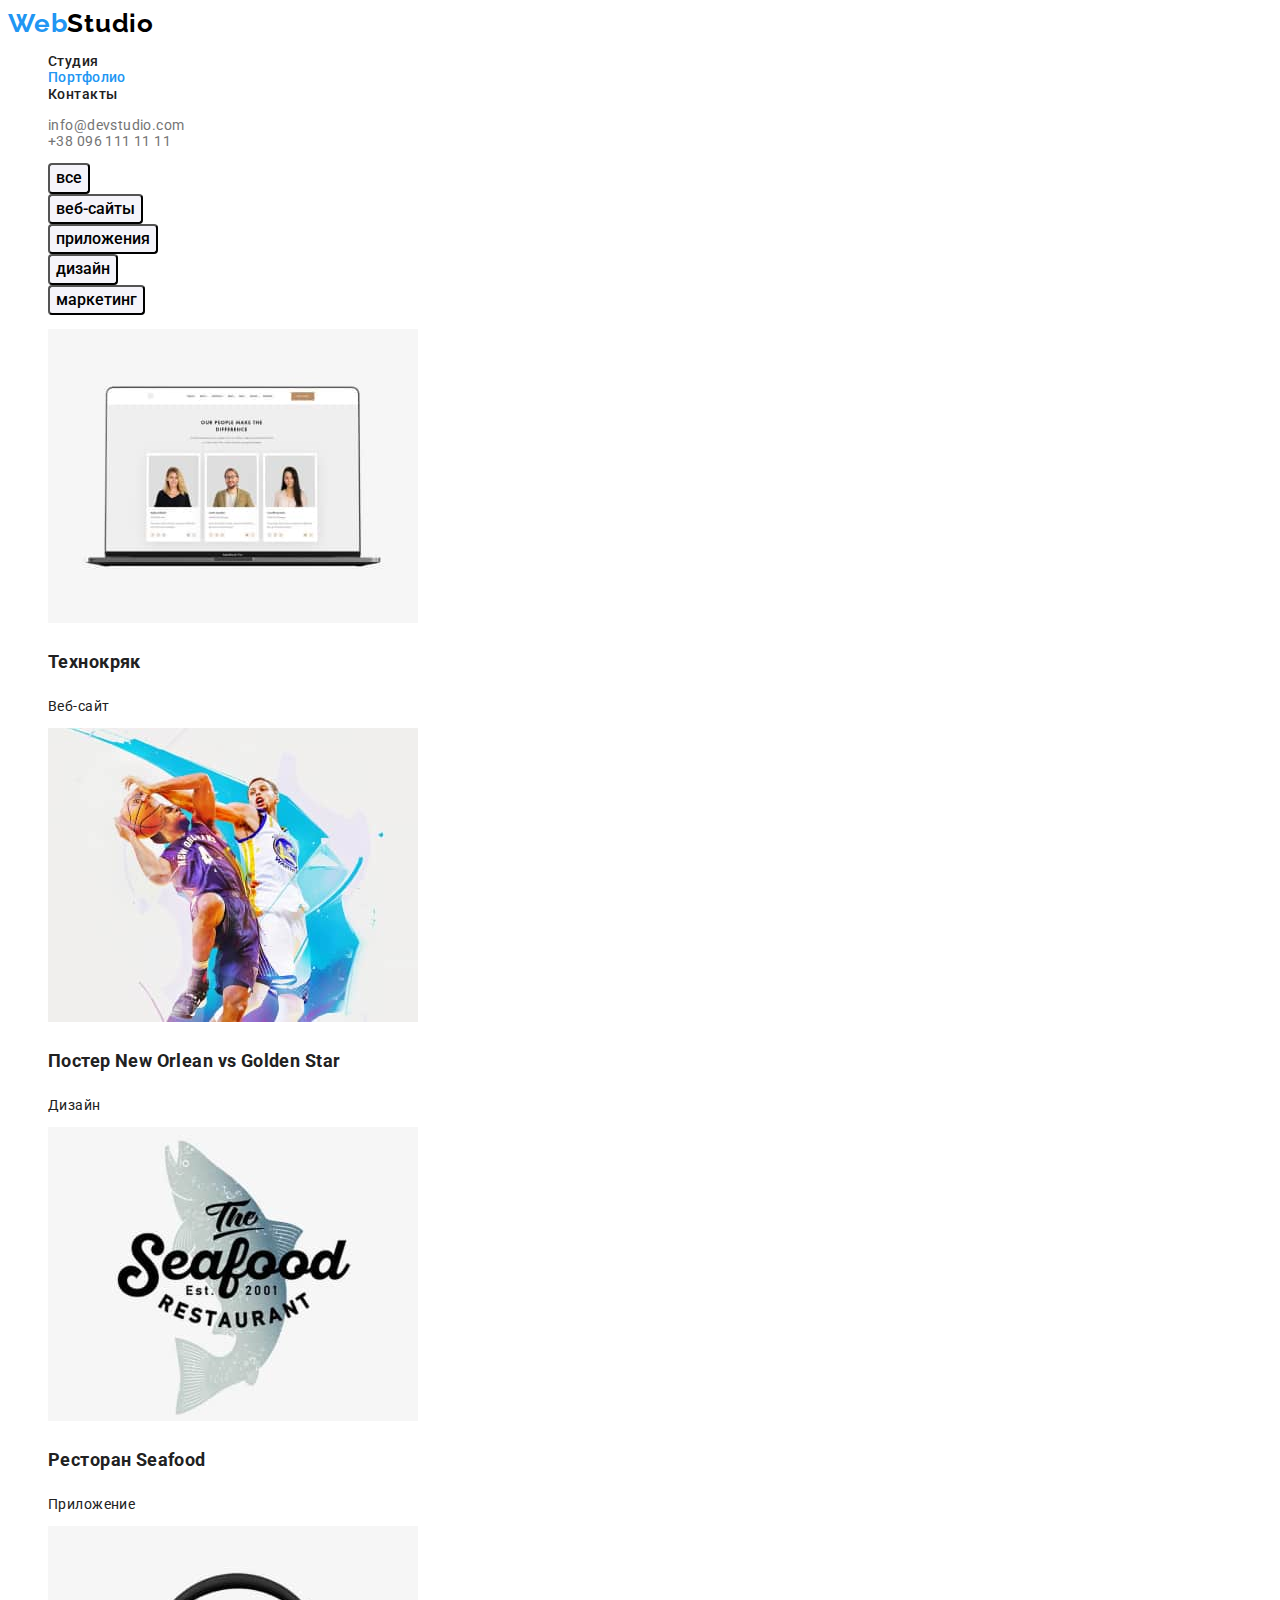
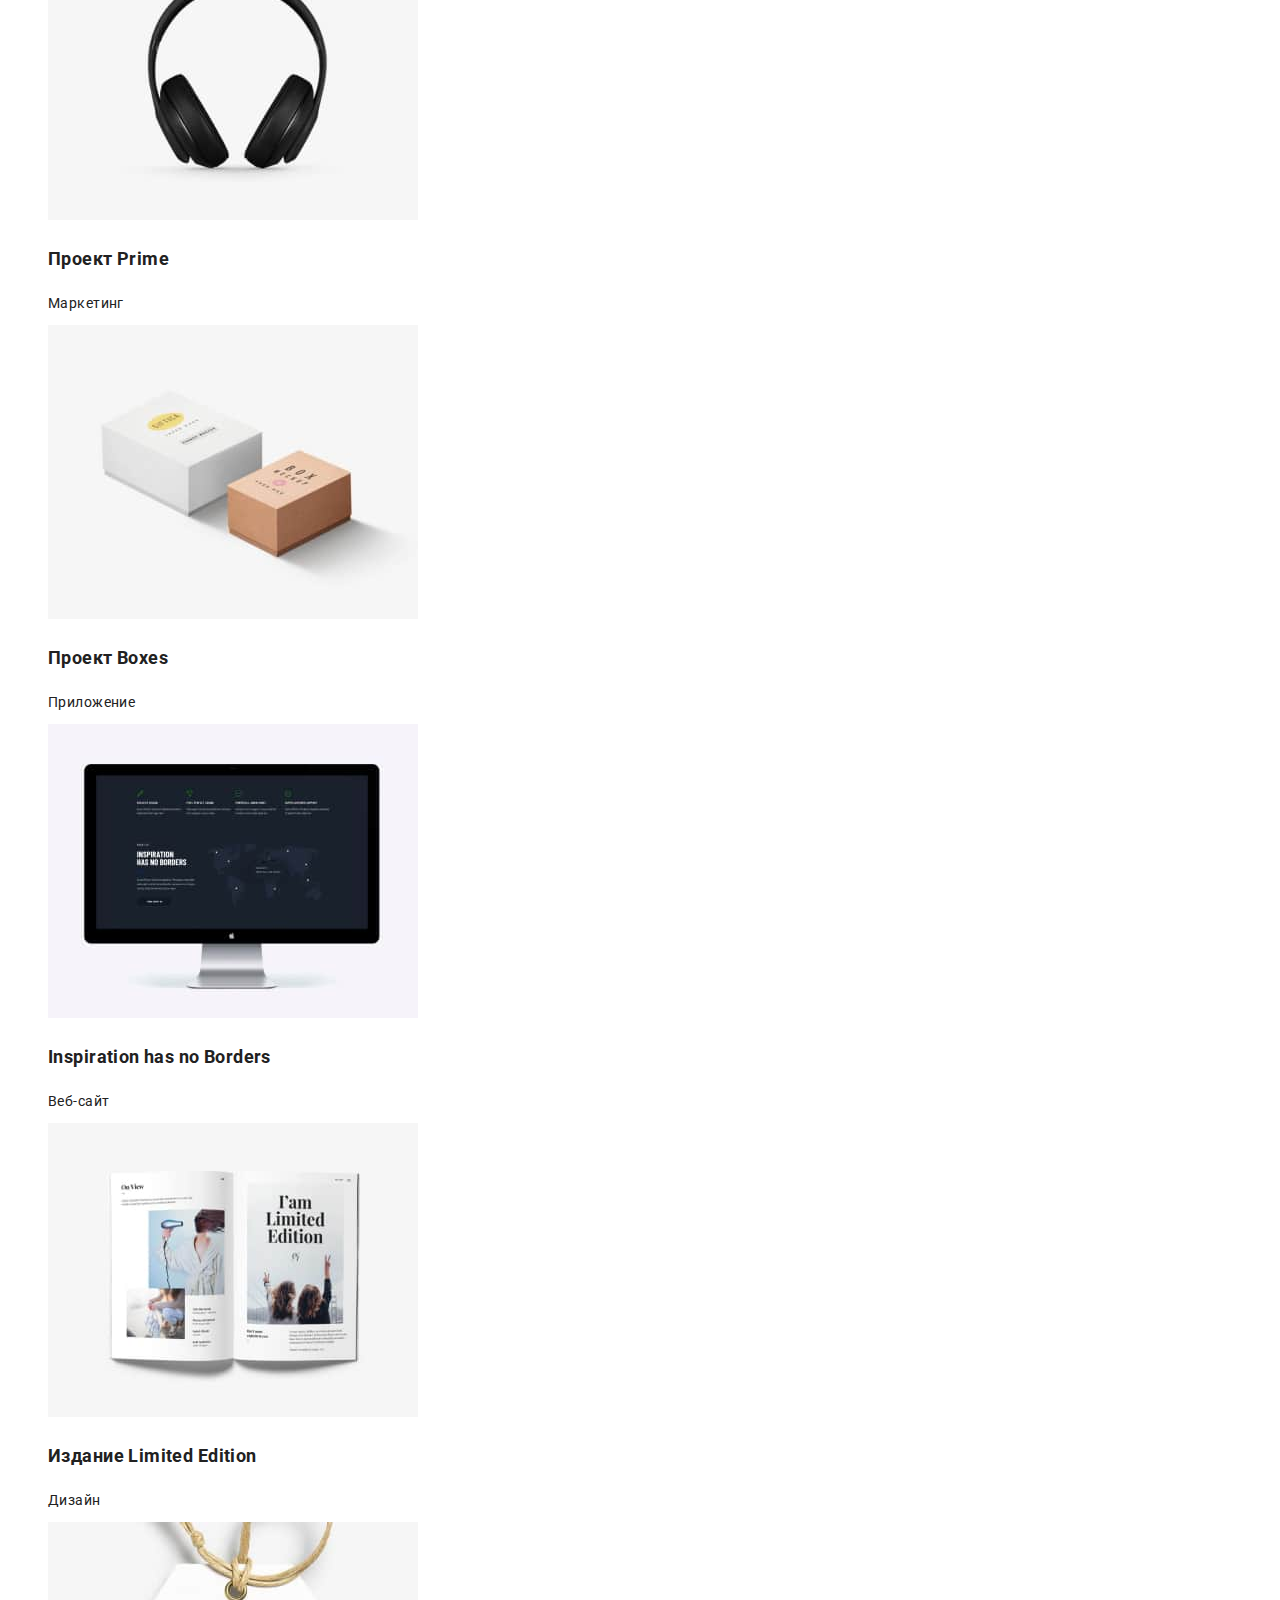
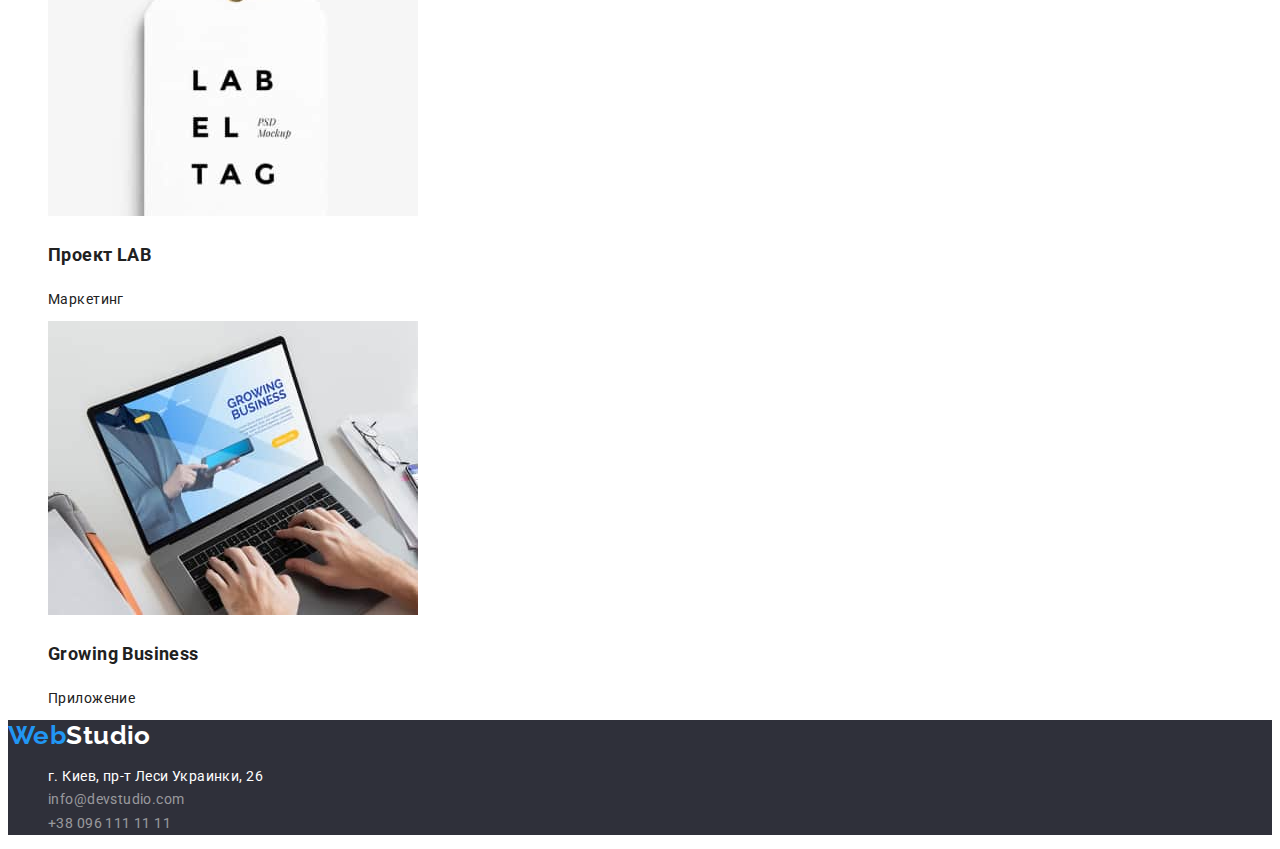
==== portfolio.html @ a9b100e5 "виправлення помилок  HW-2" ====
<!DOCTYPE html>
<html lang="ru">

<head>
    <meta charset="UTF-8" />
    <meta http-equiv="X-UA-Compatible" content="IE=edge" />
    <meta name="viewport" content="width=device-width, initial-scale=1.0" />
    
    <link rel="preconnect" href="https://fonts.googleapis.com">
    <link rel="preconnect" href="https://fonts.gstatic.com" crossorigin>
    <link href="https://fonts.googleapis.com/css2?family=Raleway:wght@700&family=Roboto:wght@400;500;700;900&display=swap"
    rel="stylesheet">

<link rel="stylesheet" href="css/styles.css" />
    
    <title><DZ#2></title>
</head>

<body>
    <header>
        <nav>
    
            <a class="header-webstudio" href="./index.html">Web<span class="header-studio">Studio</span></a>
    
            <ul class="marker">
                <li><a class="link" href="./index.html">Студия</a></li>
                <li><a class="link current" href="#">Портфолио</a></li>
                <li><a class="link" href="#">Контакты</a></li>
            </ul>
        </nav>
        <ul class="marker">
            <li><a class="contacts" href="mailto:info@devstudio.com">info@devstudio.com</a></li>
            <li><a class="contacts" href="tel:+380961111111">+38 096 111 11 11</a></li>
        </ul>
    </header>
    <main>
        <section>
            <h1 class="visually-hidden">Портфолио</h1>
            <ul class="marker">
                <li><button class="cards-portfolio current-portfolio" type="button">все</button></li>
                <li><button class="cards-portfolio current-portfolio" type="button">веб-сайты</button></li>
                <li><button class="cards-portfolio current-portfolio" type="button">приложения</button></li>
                <li><button class="cards-portfolio current-portfolio" type="button">дизайн</button></li>
                <li><button class="cards-portfolio current-portfolio" type="button">маркетинг</button></li>
            </ul>
        </section>
        <section>
            <h2 class="visually-hidden">Реализованные проекты</h2>
            <ul class="marker">
                <li>
                    <img src="./images/portfolio_1.jpg" alt="портфолио-1" width="370" height="294" />
                    <h3 class="name-project">Технокряк</h3>
                    <p class="job">Веб-сайт</p>
                </li>
                <li>
                    <img src="./images/portfolio_2.jpg" alt="портфолио-2" width="370" height="294" />
                    <h3 class="name-project">Постер New Orlean vs Golden Star</h3>
                    <p class="job">Дизайн</p>
                </li>
                <li>
                    <img src="./images/portfolio_3.jpg" alt="портфолио-3" width="370" height="294" />
                    <h3 class="name-project">Ресторан Seafood</h3>
                    <p class="job">Приложение</p>
                </li>
                <li>
                    <img src="./images/portfolio_4.jpg" alt="портфолио-4" width="370" height="294" />
                    <h3 class="name-project">Проект Prime</h3>
                    <p class="job">Маркетинг</p>
                </li>
                <li>
                    <img src="./images/portfolio_5.jpg" alt="портфолио-5" width="370" height="294" />
                    <h3 class="name-project">Проект Boxes</h3>
                    <p class="job">Приложение</p>
                </li>
                <li>
                    <img src="./images/portfolio_6.jpg" alt="портфолио-6" width="370" height="294" />
                    <h3 class="name-project">Inspiration has no Borders</h3>
                    <p class="job">Веб-сайт</p>
                </li>
                <li>
                    <img src="./images/portfolio_7.jpg" alt="портфолио-7" width="370" height="294" />
                    <h3 class="name-project">Издание Limited Edition</h3>
                    <p class="job">Дизайн</p>
                </li>
                <li>
                    <img src="./images/portfolio_8.jpg" alt="портфолио-8" width="370" height="294" />
                    <h3 class="name-project">Проект LAB</h3>
                    <p class="job">Маркетинг</p>
                </li>
                <li>
                    <img src="./images/portfolio_9.jpg" alt="портфолио-9" width="370" height="294" />
                    <h3 class="name-project">Growing Business</h3>
                    <p class="job">Приложение</p>
                </li>
            </ul>
        </section>
    </main>

    <footer class="foot">
    
        <a class="footer-webstudio" href="./index.html">Web<span class="studio">Studio</span></a>
    
    
        <address>
            <ul class="marker">
                <li><a class="contact-adress" href="https://goo.gl/maps/piqngm7oDQpEDh6u6" target="_blank"
                        rel="noopener nofollow noreferrer">г.
                        Киев, пр-т Леси Украинки, 26</a></li>
                <li><a class="contact-footer" href="mailto:info@devstudio.com">info@devstudio.com</a></li>
                <li><a class="contact-footer" href="tel:+380961111111">+38 096 111 11 11</a></li>
            </ul>
        </address>
    </footer>
</body>
</html>
---- css/styles.css ----
:root {
        --brand-color: #212121;
        --accent-color: #2196f3;
        --basic-color: #ffffff;
       }

/*BASE*/
body {font-family: 'Roboto', sans-serif;
        color: var(--brand-color);
        letter-spacing: 0.03em;
        font-size: 14px;
        background-color: #ffffff;
        }

/*IU*/
.header-webstudio {
        font-family: 'Raleway', sans-serif;
        font-weight: 700;
        font-size: 26px;
        line-height: 1.18;
        letter-spacing: 0.03em;
        color: #2196f3;
        text-decoration: none;}

.header-webstudio .header-studio {color: #000000;}

span .header-studio {
        font-family: 'Raleway', sans-serif;
        font-weight: 700px;}

.contacts-mail {font-weight: 500;
       line-height: 1.20;
text-decoration: none;}

.contacts-mail:hover {color: #188ce8;}
.contacts-mail:focus {color: #188ce8;}

.contacts-tel {font-weight: 500;
        line-height: 1.20;
        text-decoration: none;
        color: #757575;}

.contacts-tel:hover {color: #188ce8;}
.contacts-tel:focus { color: #188ce8;}


.footer-webstudio {
        font-family: 'Raleway', sans-serif;
        line-height: 1.18;
        text-decoration: none;}

span .footer-studio {
        font-family: 'Raleway', sans-serif;
        font-weight: 700px;}



.marker {list-style: none;}



.link {color: var(--brand-color);
        font-weight: 500;
       
        line-height: 1.20;
        text-decoration: none;
       }
.link:hover {color: #2196f3;}
.link:focus {color: #2196f3;}

.current {color:var(--accent-color);}

.current-portfolio:hover {background: #2196f3; color: var(--basic-color);}
.current-portfolio:focus {background: #2196f3; color: var(--basic-color);}
.current-portfolio:active {background: #2196f3;color: var(--basic-color); border-color: #ffffff;}

.hero {background-color: #2f303a;
        }

.hero-title {color: var(--basic-color);
        font-weight: 900;
        font-size: 44px;
        line-height: 1.36;
        letter-spacing: 0.06em;
        }

.name-button {color: var(--basic-color);
        font-weight: 700;
        font-size: 16px;
        line-height: 1.88;
        }


.team {
        font-weight: 500;
        font-size: 16px;
        line-height: 1.18;
        letter-spacing: 0.03ex;
        color: #212121;
        }

 .title-contents {
        font-weight: 700;
        line-height: 1.14;
        letter-spacing: 00.03em;
        text-transform: uppercase;
        }

.content {line-height: 1.67;
        text-decoration: none;}

.team-position {font-size: 16px;
        line-height: 1.17;
        letter-spacing: 0.03ex;
        color: #757575;}

/* buttons*/
.button {background-color: #2196f3; 
        width: 200px;
        height: 50px;
        border-radius: 4px; 
        box-shadow: 0px 4px 4px rgba(0, g0reen, bl0ue, 0.15);}

.button:hover {background-color: #188ce8;}


.cards-portfolio {font-weight: 500;
        font-size: 16px;
        line-height: 1.53;
        border-radius: 4px;
        font-family: inherit;
        background: #f5f4fa;
       }
.cards-portfolio:hover {background-color: #2196f3;}
.name_button-port {color: #000000;}

.contacts {color: #757575;
        text-decoration: none;
}
.contacts:hover {color: #2196f3;}
.contacts:focus {color: #2196f3;}

.foot {background-color: #2f303a;
        }

.contact-footer {
        font-style: normal;
        font-weight: 400;
        line-height: 1.68;
        text-decoration: none;
        color: rgba(225, 225, 225, 0.6);
        }
.contact-footer:hover {color: #2196f3;}
.contact-adress {font-style: normal;
                font-weight: 400;
               line-height: 1.68;
                text-decoration: none;
                 color: var(--basic-color);
                }



.footer-webstudio {color: #2196f3;}
.footer-webstudio .studio {color: #ffffff;}

.footer-webstudio {
        font-family: 'Raleway', sans-serif;
        font-style: normal;
        font-weight: 700;
        font-size: 26px;
        line-height: 1.17;
       }

.name-project {
        font-size: 18px;
        line-height: 2.00;
        }
/*hiden*/
.visually-hidden {
        position: absolute;
        width: 1px;
        height: 1px;
        margin: -1px;
        border: 0;
        padding: 0;

        white-space: nowrap;
        clip-path: inset(100%);
        clip: rect(0 0 0 0);
        overflow: hidden;
}
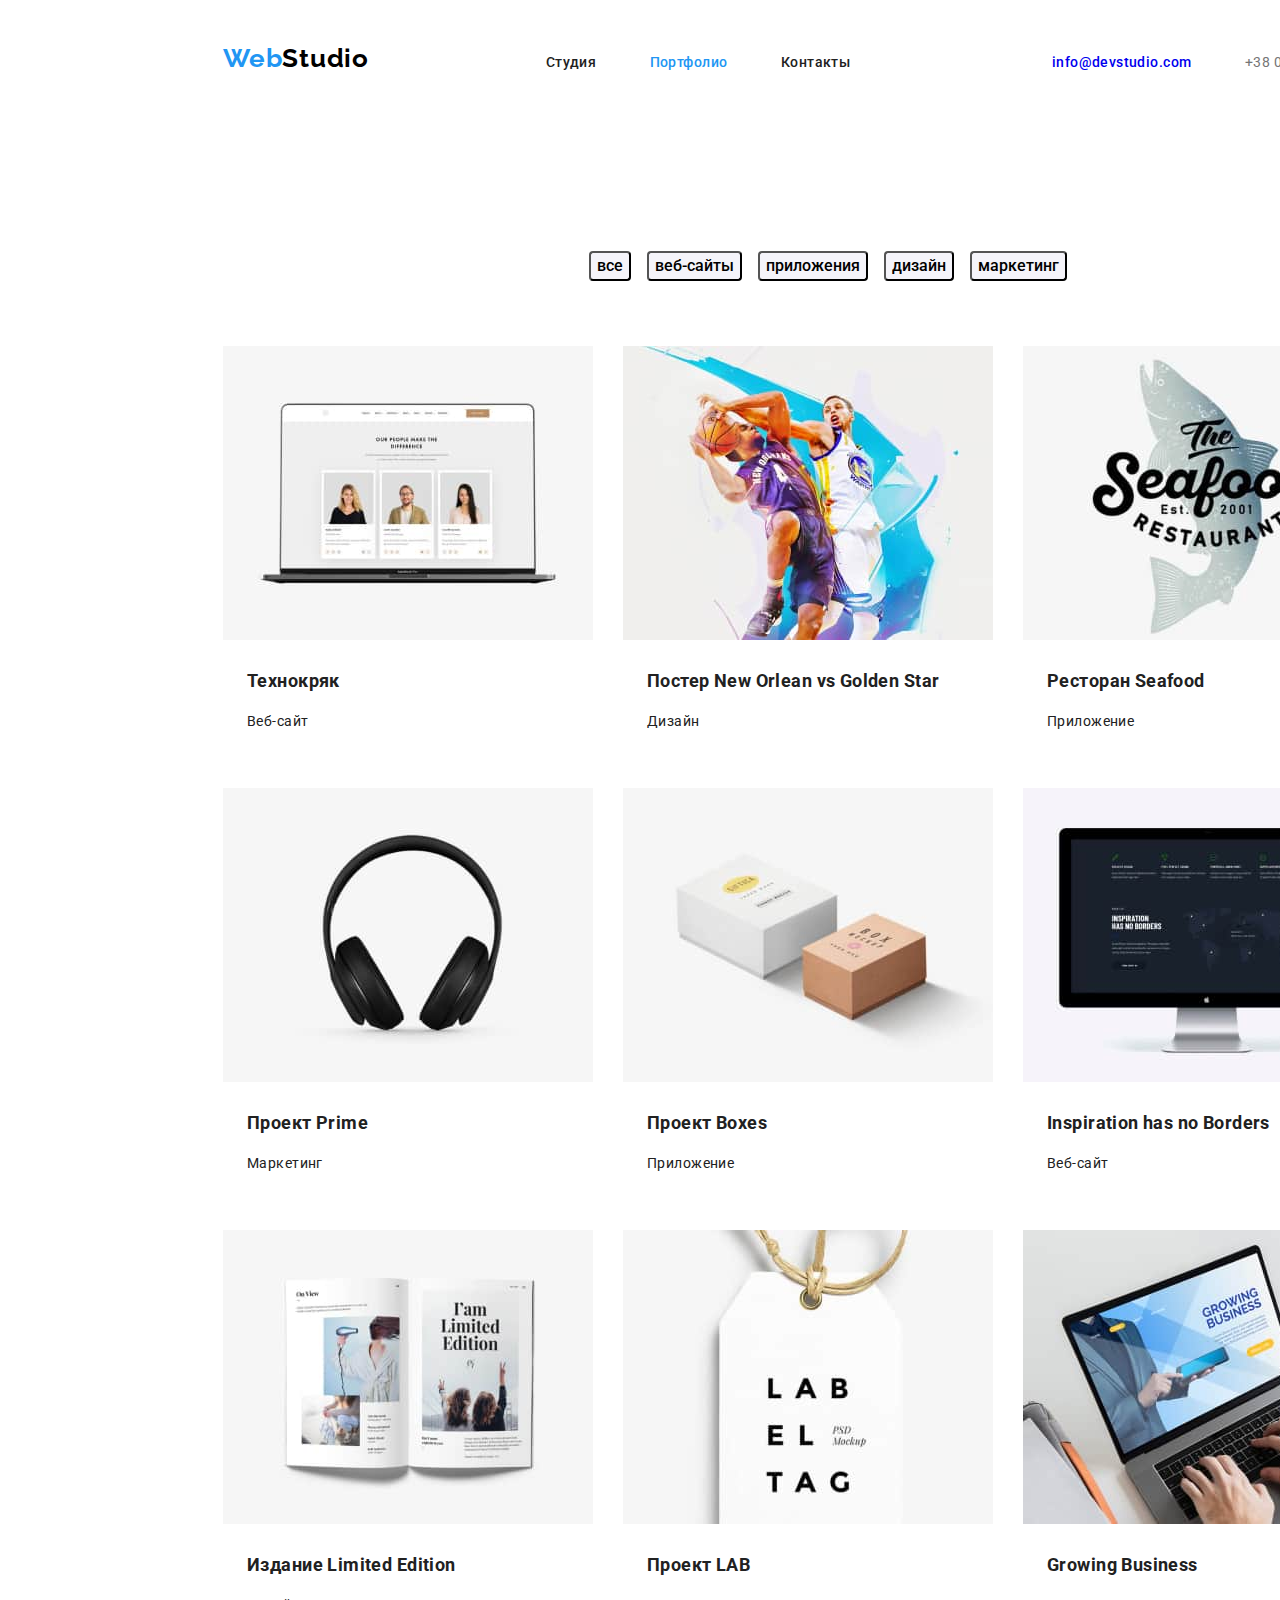
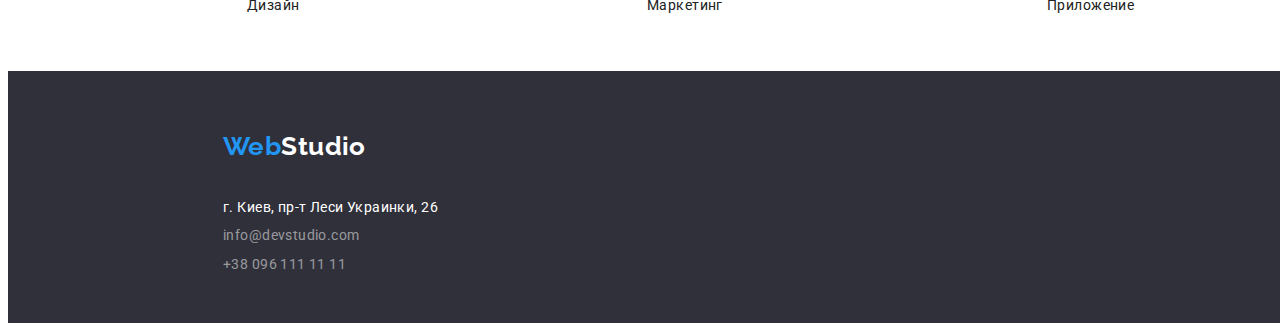
==== commit fd34d32f: "home worke 3" ====
--- a/portfolio.html
+++ b/portfolio.html
@@ -13,81 +13,85 @@
 
 <link rel="stylesheet" href="css/styles.css" />
     
-    <title><DZ#2></title>
+    <title><DZ#3></title>
 </head>
 
 <body>
     <header>
-        <nav>
+        <div class="container-header">
     
             <a class="header-webstudio" href="./index.html">Web<span class="header-studio">Studio</span></a>
     
             <ul class="marker">
-                <li><a class="link" href="./index.html">Студия</a></li>
-                <li><a class="link current" href="#">Портфолио</a></li>
-                <li><a class="link" href="#">Контакты</a></li>
+                <li class="inlineblock"><a class="link" href="./index.html">Студия</a></li>
+                <li class="inlineblock"><a class="link current" href="#">Портфолио</a></li>
+                <li class="inlineblock"><a class="link" href="#">Контакты</a></li>
             </ul>
-        </nav>
-        <ul class="marker">
-            <li><a class="contacts" href="mailto:info@devstudio.com">info@devstudio.com</a></li>
-            <li><a class="contacts" href="tel:+380961111111">+38 096 111 11 11</a></li>
-        </ul>
+        
+            <ul class="marker header-portfolio-form">
+                <li class="inlineblock"><a class="contacts-mail" href="mailto:info@devstudio.com">info@devstudio.com</a></li>
+                <li class="inlineblock"><a class="contacts" href="tel:+380961111111">+38 096 111 11 11</a></li>
+            </ul>
+        </div>
     </header>
     <main>
         <section>
-            <h1 class="visually-hidden">Портфолио</h1>
-            <ul class="marker">
-                <li><button class="cards-portfolio current-portfolio" type="button">все</button></li>
-                <li><button class="cards-portfolio current-portfolio" type="button">веб-сайты</button></li>
-                <li><button class="cards-portfolio current-portfolio" type="button">приложения</button></li>
-                <li><button class="cards-portfolio current-portfolio" type="button">дизайн</button></li>
-                <li><button class="cards-portfolio current-portfolio" type="button">маркетинг</button></li>
-            </ul>
+            <div >
+                <h1 class="visually-hidden">Портфолио</h1>
+                <ul  class="marker portfolio-container-button">
+                    <li><button class="cards-portfolio current-portfolio" type="button">все</button></li>
+                    <li><button class="cards-portfolio current-portfolio" type="button">веб-сайты</button></li>
+                    <li><button class="cards-portfolio current-portfolio" type="button">приложения</button></li>
+                    <li><button class="cards-portfolio current-portfolio" type="button">дизайн</button></li>
+                    <li><button class="cards-portfolio current-portfolio" type="button">маркетинг</button></li>
+                 </ul>
+             </div>
+            
         </section>
         <section>
             <h2 class="visually-hidden">Реализованные проекты</h2>
-            <ul class="marker">
-                <li>
+            <ul class="marker our-project">
+                <li class="our-project-card">
                     <img src="./images/portfolio_1.jpg" alt="портфолио-1" width="370" height="294" />
                     <h3 class="name-project">Технокряк</h3>
                     <p class="job">Веб-сайт</p>
                 </li>
-                <li>
+                <li class="our-project-card">
                     <img src="./images/portfolio_2.jpg" alt="портфолио-2" width="370" height="294" />
                     <h3 class="name-project">Постер New Orlean vs Golden Star</h3>
                     <p class="job">Дизайн</p>
                 </li>
-                <li>
+                <li class="our-project-card">
                     <img src="./images/portfolio_3.jpg" alt="портфолио-3" width="370" height="294" />
                     <h3 class="name-project">Ресторан Seafood</h3>
                     <p class="job">Приложение</p>
                 </li>
-                <li>
+                <li class="our-project-card">
                     <img src="./images/portfolio_4.jpg" alt="портфолио-4" width="370" height="294" />
                     <h3 class="name-project">Проект Prime</h3>
                     <p class="job">Маркетинг</p>
                 </li>
-                <li>
+                <li class="our-project-card">
                     <img src="./images/portfolio_5.jpg" alt="портфолио-5" width="370" height="294" />
                     <h3 class="name-project">Проект Boxes</h3>
                     <p class="job">Приложение</p>
                 </li>
-                <li>
+                <li class="our-project-card">
                     <img src="./images/portfolio_6.jpg" alt="портфолио-6" width="370" height="294" />
                     <h3 class="name-project">Inspiration has no Borders</h3>
                     <p class="job">Веб-сайт</p>
                 </li>
-                <li>
+                <li class="our-project-card">
                     <img src="./images/portfolio_7.jpg" alt="портфолио-7" width="370" height="294" />
                     <h3 class="name-project">Издание Limited Edition</h3>
                     <p class="job">Дизайн</p>
                 </li>
-                <li>
+                <li class="our-project-card">
                     <img src="./images/portfolio_8.jpg" alt="портфолио-8" width="370" height="294" />
                     <h3 class="name-project">Проект LAB</h3>
                     <p class="job">Маркетинг</p>
                 </li>
-                <li>
+                <li class="our-project-card">
                     <img src="./images/portfolio_9.jpg" alt="портфолио-9" width="370" height="294" />
                     <h3 class="name-project">Growing Business</h3>
                     <p class="job">Приложение</p>
@@ -100,16 +104,16 @@
     
         <a class="footer-webstudio" href="./index.html">Web<span class="studio">Studio</span></a>
     
-    
-        <address>
-            <ul class="marker">
-                <li><a class="contact-adress" href="https://goo.gl/maps/piqngm7oDQpEDh6u6" target="_blank"
+    <address>
+      
+            <ul class="marker contact-footer-list">
+                <li class="contact-footer-form"><a class="contact-adress" href="https://goo.gl/maps/piqngm7oDQpEDh6u6" target="_blank"
                         rel="noopener nofollow noreferrer">г.
                         Киев, пр-т Леси Украинки, 26</a></li>
-                <li><a class="contact-footer" href="mailto:info@devstudio.com">info@devstudio.com</a></li>
-                <li><a class="contact-footer" href="tel:+380961111111">+38 096 111 11 11</a></li>
+                <li class="contact-footer-form"><a class="contact-footer" href="mailto:info@devstudio.com">info@devstudio.com</a></li>
+                <li class="contact-footer-form"><a class="contact-footer" href="tel:+380961111111">+38 096 111 11 11</a></li>
             </ul>
-        </address>
+     </address>
     </footer>
 </body>
 </html>
--- a/css/styles.css
+++ b/css/styles.css
@@ -1,15 +1,24 @@
+
 :root {
         --brand-color: #212121;
         --accent-color: #2196f3;
         --basic-color: #ffffff;
        }
 
+       /*NORMALIZE*/
+a {display: inline-block;}
+*,
+*::before,
+*::after {
+        box-sizing: border-box;
+}
 /*BASE*/
 body {font-family: 'Roboto', sans-serif;
         color: var(--brand-color);
         letter-spacing: 0.03em;
         font-size: 14px;
         background-color: #ffffff;
+        width: 1600px;
         }
 
 /*IU*/
@@ -22,7 +31,11 @@
         color: #2196f3;
         text-decoration: none;}
 
-.header-webstudio .header-studio {color: #000000;}
+.header-webstudio .header-studio {color: #000000;
+margin-top: 24px;
+}
+
+.header-webstudio {margin-left: 215px;}
 
 span .header-studio {
         font-family: 'Raleway', sans-serif;
@@ -55,7 +68,8 @@
 
 
 
-.marker {list-style: none;}
+.marker {list-style: none;
+}
 
 
 
@@ -75,6 +89,7 @@
 .current-portfolio:active {background: #2196f3;color: var(--basic-color); border-color: #ffffff;}
 
 .hero {background-color: #2f303a;
+        height: 600px;
         }
 
 .hero-title {color: var(--basic-color);
@@ -82,6 +97,11 @@
         font-size: 44px;
         line-height: 1.36;
         letter-spacing: 0.06em;
+        text-align: center;
+        margin-left: 452px;
+        margin-right: 452px;
+       padding-top: 200px;
+       margin-top: 0px;
         }
 
 .name-button {color: var(--basic-color);
@@ -97,6 +117,7 @@
         line-height: 1.18;
         letter-spacing: 0.03ex;
         color: #212121;
+        text-align: center;
         }
 
  .title-contents {
@@ -112,14 +133,18 @@
 .team-position {font-size: 16px;
         line-height: 1.17;
         letter-spacing: 0.03ex;
-        color: #757575;}
+        color: #757575;
+text-align: center;}
 
 /* buttons*/
 .button {background-color: #2196f3; 
         width: 200px;
         height: 50px;
         border-radius: 4px; 
-        box-shadow: 0px 4px 4px rgba(0, g0reen, bl0ue, 0.15);}
+        box-shadow: 0px 4px 4px rgba(0, g0reen, bl0ue, 0.15);
+        text-align: center;}
+
+.button-position {text-align: center;}
 
 .button:hover {background-color: #188ce8;}
 
@@ -130,10 +155,13 @@
         border-radius: 4px;
         font-family: inherit;
         background: #f5f4fa;
-       }
+      margin: 8px; 
+cursor:pointer;}
 .cards-portfolio:hover {background-color: #2196f3;}
 .name_button-port {color: #000000;}
 
+.name-button {text-align: center;}
+
 .contacts {color: #757575;
         text-decoration: none;
 }
@@ -141,7 +169,7 @@
 .contacts:focus {color: #2196f3;}
 
 .foot {background-color: #2f303a;
-        }
+        height: 252px;}
 
 .contact-footer {
         font-style: normal;
@@ -169,11 +197,17 @@
         font-weight: 700;
         font-size: 26px;
         line-height: 1.17;
+        margin-left: 215px;
+        margin-top: 60px;
+        margin-bottom: 20px;
        }
 
 .name-project {
         font-size: 18px;
         line-height: 2.00;
+        margin-top: 20px;
+        margin-bottom: 0px;
+        margin-left: 24px;
         }
 /*hiden*/
 .visually-hidden {
@@ -188,4 +222,84 @@
         clip-path: inset(100%);
         clip: rect(0 0 0 0);
         overflow: hidden;
-}+}
+
+.title-contents-form {display: flex;
+        justify-content:space-between;    
+        padding: 0px;   
+        margin-left: 200px;
+        margin-right: 200px;
+}
+
+.title-contents-position {margin-left: 15px;
+margin-right: 15px;}
+
+.container-header {justify-content: space-between;
+        display: flex;
+        align-items: baseline;
+        
+}
+
+.inlineblock { display: inline-block;
+        margin-left: 25px;
+        margin-right: 25px;
+        margin-top: 32px;
+        margin-bottom: 32px;
+    }
+
+.portfolio-container-button {justify-content: center;
+        display: flex;
+        margin-bottom: 42px;
+        margin-top: 126px;
+        }
+.our-works {display: flex;
+flex-direction: row;
+justify-content:space-around;
+margin-left: 200px;
+margin-right: 200px;
+margin-top: 34px;
+padding: 0px;}
+
+.our-works-form {margin-left: 15px;
+margin-right: 15px;}
+
+.title-text {
+padding-top: 94px;
+padding-bottom: 50px;
+margin: 0;
+text-align: center;}
+
+.view {background: #f5f4fa;
+height: 648px;}
+
+.our-team {display: flex;
+        flex-direction: row;
+        justify-content:space-between;
+margin-top: 0px;
+padding: 0px;
+margin-left: 215px;
+margin-right: 215px;
+margin-bottom: 94px;}
+
+.our-project { display: flex;
+flex-wrap: wrap;
+justify-content: center;
+margin-right: 200px;
+margin-left: 200px;
+margin-top: 36px;
+padding: 0;}
+
+.our-project-card {padding: 15px;
+margin-bottom: 15px;}
+.contact-footer-form {margin-left: 215px;
+        margin-top: 5px;
+        margin-bottom: 5px;
+}
+.contact-footer-list {padding: 0px;
+margin-bottom: 60px;}
+.job {margin-left: 24px;
+}
+
+.header-portfolio-form {margin-right: 215px;}
+
+body {border: #2f303a;}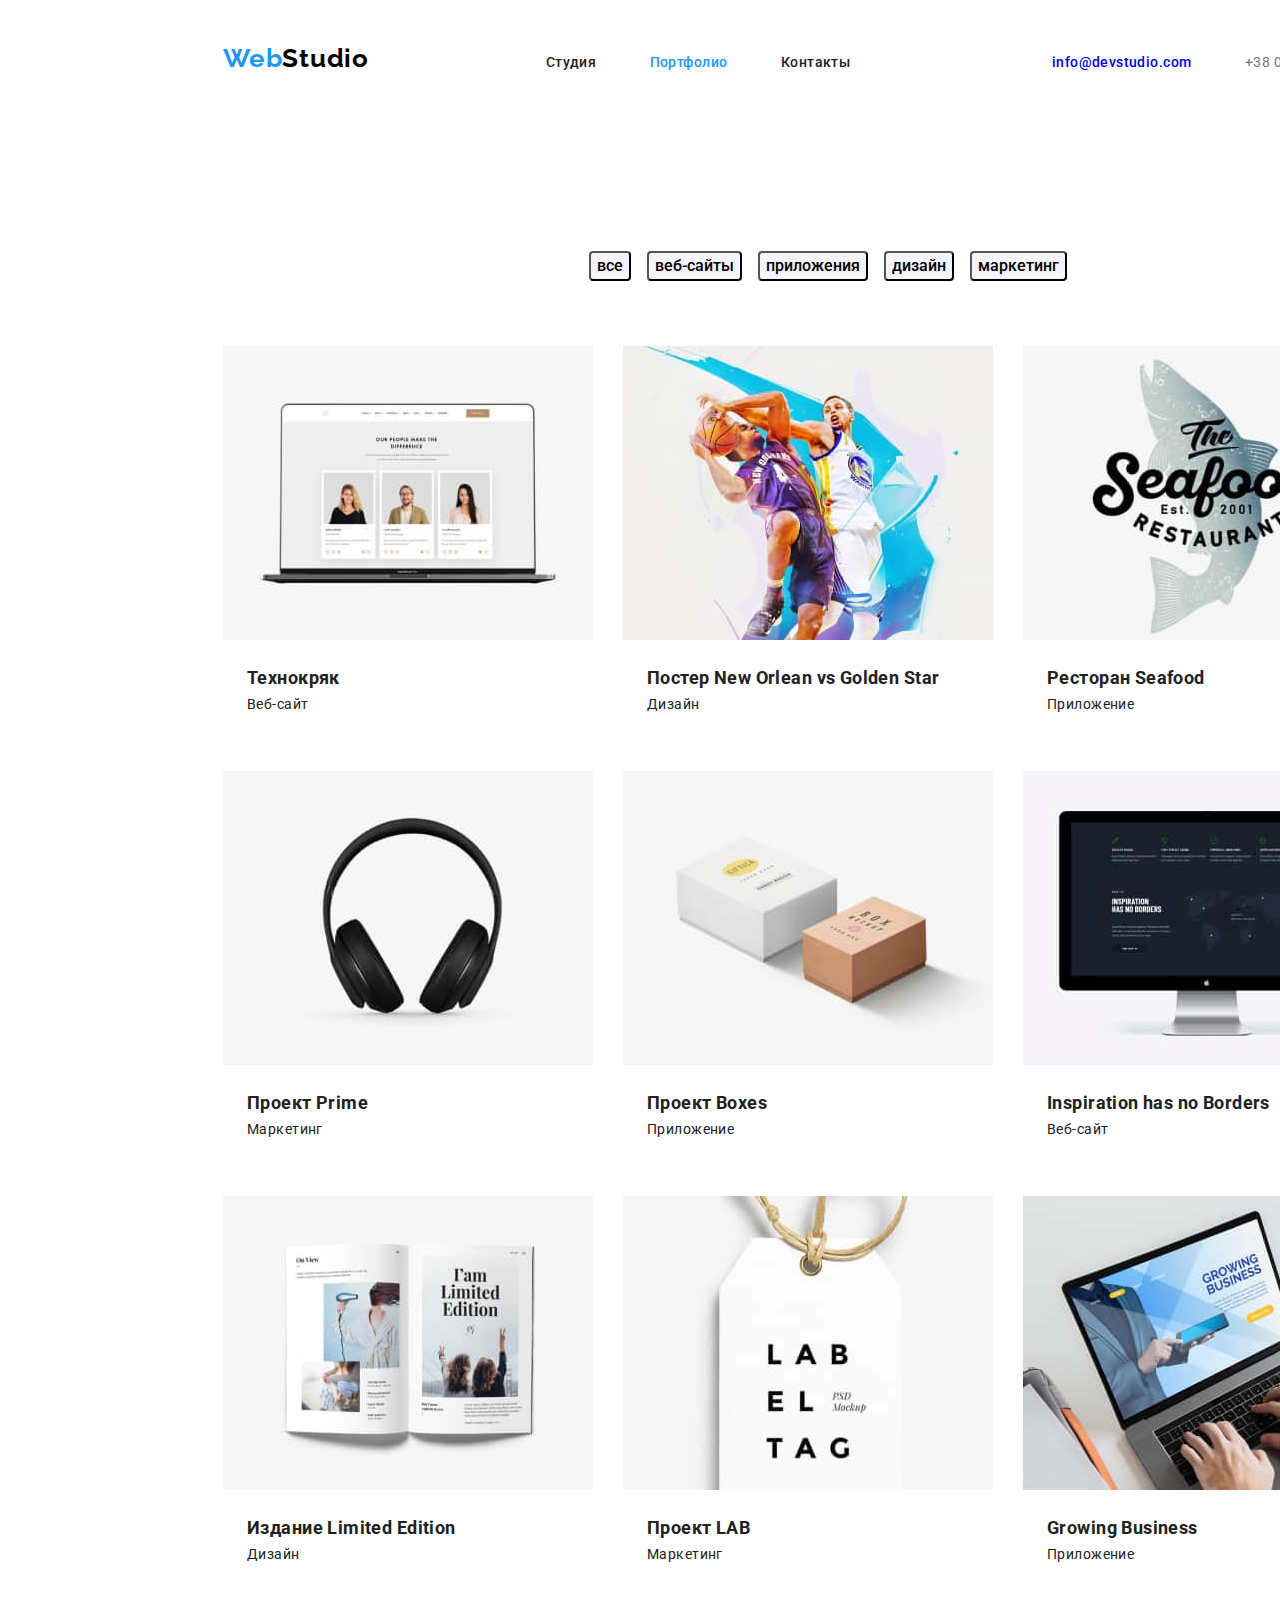
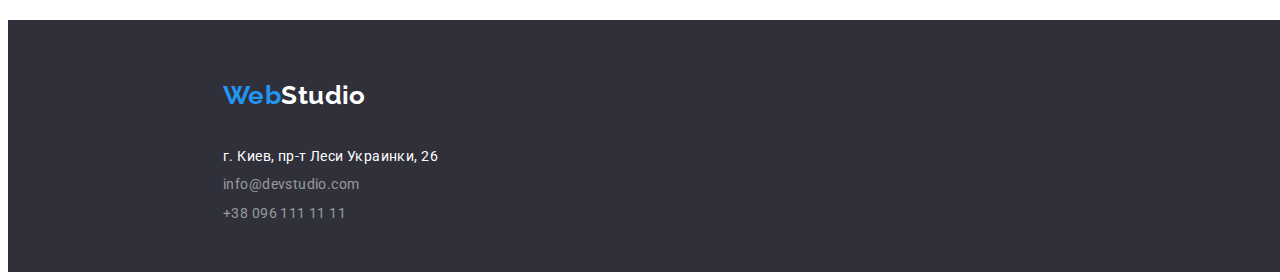
==== commit 3a8c2c5e: "hw3" ====
--- a/portfolio.html
+++ b/portfolio.html
@@ -5,6 +5,7 @@
     <meta charset="UTF-8" />
     <meta http-equiv="X-UA-Compatible" content="IE=edge" />
     <meta name="viewport" content="width=device-width, initial-scale=1.0" />
+
     
     <link rel="preconnect" href="https://fonts.googleapis.com">
     <link rel="preconnect" href="https://fonts.gstatic.com" crossorigin>
@@ -14,8 +15,10 @@
 <link rel="stylesheet" href="css/styles.css" />
     
     <title><DZ#3></title>
+
+
+    
 </head>
-
 <body>
     <header>
         <div class="container-header">
--- a/css/styles.css
+++ b/css/styles.css
@@ -1,305 +1,444 @@
-
 :root {
-        --brand-color: #212121;
-        --accent-color: #2196f3;
-        --basic-color: #ffffff;
-       }
-
-       /*NORMALIZE*/
-a {display: inline-block;}
+  --brand-color: #212121;
+  --accent-color: #2196f3;
+  --basic-color: #ffffff;
+}
+
+/*NORMALIZE*/
+a {
+  display: inline-block;
+}
+
 *,
 *::before,
 *::after {
-        box-sizing: border-box;
+  box-sizing: border-box;
+  html {
+    box-sizing: border-box;
+  }
+
+  *,
+  *::after,
+  *::before {
+    box-sizing: inherit;
+  }
+
+  /*reset*/
+
+  /* Стили для обнуления верхних отступов у элементов */
+  h1,
+  h2,
+  h3,
+  h4,
+  h5,
+  h6,
+  p {
+    margin-top: 0;
+  }
+
+  /* Класс для обнуления базовых свойств у списков (ul) */
+  .list {
+    list-style: none;
+    padding-left: 0;
+    margin: 0;
+  }
+
+  /* Класс для обнуления базовых свойств у ссылок */
+  .link {
+    text-decoration: none;
+    color: inherit;
+  }
+
+  /* Свойства для корректного отображения картинок */
+  img {
+    display: block;
+    max-width: 100%;
+    height: auto;
+  }
+
+  /* Свойства для обнуления курсива у address */
+  address {
+    font-style: normal;
+  }
 }
 /*BASE*/
-body {font-family: 'Roboto', sans-serif;
-        color: var(--brand-color);
-        letter-spacing: 0.03em;
-        font-size: 14px;
-        background-color: #ffffff;
-        width: 1600px;
-        }
+body {
+  font-family: 'Roboto', sans-serif;
+  color: var(--brand-color);
+  letter-spacing: 0.03em;
+  font-size: 14px;
+  background-color: #ffffff;
+  width: 1600px;
+}
 
 /*IU*/
 .header-webstudio {
-        font-family: 'Raleway', sans-serif;
-        font-weight: 700;
-        font-size: 26px;
-        line-height: 1.18;
-        letter-spacing: 0.03em;
-        color: #2196f3;
-        text-decoration: none;}
-
-.header-webstudio .header-studio {color: #000000;
-margin-top: 24px;
-}
-
-.header-webstudio {margin-left: 215px;}
+  font-family: 'Raleway', sans-serif;
+  font-weight: 700;
+  font-size: 26px;
+  line-height: 1.18;
+  letter-spacing: 0.03em;
+  color: #2196f3;
+  text-decoration: none;
+}
+
+.header-webstudio .header-studio {
+  color: #000000;
+  margin-top: 24px;
+}
+
+.header-webstudio {
+  margin-left: 215px;
+}
 
 span .header-studio {
-        font-family: 'Raleway', sans-serif;
-        font-weight: 700px;}
-
-.contacts-mail {font-weight: 500;
-       line-height: 1.20;
-text-decoration: none;}
-
-.contacts-mail:hover {color: #188ce8;}
-.contacts-mail:focus {color: #188ce8;}
-
-.contacts-tel {font-weight: 500;
-        line-height: 1.20;
-        text-decoration: none;
-        color: #757575;}
-
-.contacts-tel:hover {color: #188ce8;}
-.contacts-tel:focus { color: #188ce8;}
-
+  font-family: 'Raleway', sans-serif;
+  font-weight: 700px;
+}
+
+.contacts-mail {
+  font-weight: 500;
+  line-height: 1.2;
+  text-decoration: none;
+}
+
+.contacts-mail:hover {
+  color: #188ce8;
+}
+.contacts-mail:focus {
+  color: #188ce8;
+}
+
+.contacts-tel {
+  font-weight: 500;
+  line-height: 1.2;
+  text-decoration: none;
+  color: #757575;
+}
+
+.contacts-tel:hover {
+  color: #188ce8;
+}
+.contacts-tel:focus {
+  color: #188ce8;
+}
 
 .footer-webstudio {
-        font-family: 'Raleway', sans-serif;
-        line-height: 1.18;
-        text-decoration: none;}
+  font-family: 'Raleway', sans-serif;
+  line-height: 1.18;
+  text-decoration: none;
+}
 
 span .footer-studio {
-        font-family: 'Raleway', sans-serif;
-        font-weight: 700px;}
-
-
-
-.marker {list-style: none;
-}
-
-
-
-.link {color: var(--brand-color);
-        font-weight: 500;
-       
-        line-height: 1.20;
-        text-decoration: none;
-       }
-.link:hover {color: #2196f3;}
-.link:focus {color: #2196f3;}
-
-.current {color:var(--accent-color);}
-
-.current-portfolio:hover {background: #2196f3; color: var(--basic-color);}
-.current-portfolio:focus {background: #2196f3; color: var(--basic-color);}
-.current-portfolio:active {background: #2196f3;color: var(--basic-color); border-color: #ffffff;}
-
-.hero {background-color: #2f303a;
-        height: 600px;
-        }
-
-.hero-title {color: var(--basic-color);
-        font-weight: 900;
-        font-size: 44px;
-        line-height: 1.36;
-        letter-spacing: 0.06em;
-        text-align: center;
-        margin-left: 452px;
-        margin-right: 452px;
-       padding-top: 200px;
-       margin-top: 0px;
-        }
-
-.name-button {color: var(--basic-color);
-        font-weight: 700;
-        font-size: 16px;
-        line-height: 1.88;
-        }
-
+  font-family: 'Raleway', sans-serif;
+  font-weight: 700px;
+}
+
+.marker {
+  list-style: none;
+}
+
+.link {
+  color: var(--brand-color);
+  font-weight: 500;
+
+  line-height: 1.2;
+  text-decoration: none;
+}
+.link:hover {
+  color: #2196f3;
+}
+.link:focus {
+  color: #2196f3;
+}
+
+.current {
+  color: var(--accent-color);
+}
+
+.current-portfolio:hover {
+  background: #2196f3;
+  color: var(--basic-color);
+}
+.current-portfolio:focus {
+  background: #2196f3;
+  color: var(--basic-color);
+}
+.current-portfolio:active {
+  background: #2196f3;
+  color: var(--basic-color);
+  border-color: #ffffff;
+}
+
+.hero {
+  background-color: #2f303a;
+  height: 600px;
+}
+
+.hero-title {
+  color: var(--basic-color);
+  font-weight: 900;
+  font-size: 44px;
+  line-height: 1.36;
+  letter-spacing: 0.06em;
+  text-align: center;
+  margin-left: 452px;
+  margin-right: 452px;
+  padding-top: 200px;
+  margin-top: 0px;
+}
+
+.name-button {
+  color: var(--basic-color);
+  font-weight: 700;
+  font-size: 16px;
+  line-height: 1.88;
+}
 
 .team {
-        font-weight: 500;
-        font-size: 16px;
-        line-height: 1.18;
-        letter-spacing: 0.03ex;
-        color: #212121;
-        text-align: center;
-        }
-
- .title-contents {
-        font-weight: 700;
-        line-height: 1.14;
-        letter-spacing: 00.03em;
-        text-transform: uppercase;
-        }
-
-.content {line-height: 1.67;
-        text-decoration: none;}
-
-.team-position {font-size: 16px;
-        line-height: 1.17;
-        letter-spacing: 0.03ex;
-        color: #757575;
-text-align: center;}
+  font-weight: 500;
+  font-size: 16px;
+  line-height: 1.18;
+  letter-spacing: 0.03ex;
+  color: #212121;
+  text-align: center;
+}
+
+.title-contents {
+  font-weight: 700;
+  line-height: 1.14;
+  letter-spacing: 00.03em;
+  text-transform: uppercase;
+}
+
+.content {
+  line-height: 1.67;
+  text-decoration: none;
+}
+
+.team-position {
+  font-size: 16px;
+  line-height: 1.17;
+  letter-spacing: 0.03ex;
+  color: #757575;
+  text-align: center;
+}
 
 /* buttons*/
-.button {background-color: #2196f3; 
-        width: 200px;
-        height: 50px;
-        border-radius: 4px; 
-        box-shadow: 0px 4px 4px rgba(0, g0reen, bl0ue, 0.15);
-        text-align: center;}
-
-.button-position {text-align: center;}
-
-.button:hover {background-color: #188ce8;}
-
-
-.cards-portfolio {font-weight: 500;
-        font-size: 16px;
-        line-height: 1.53;
-        border-radius: 4px;
-        font-family: inherit;
-        background: #f5f4fa;
-      margin: 8px; 
-cursor:pointer;}
-.cards-portfolio:hover {background-color: #2196f3;}
-.name_button-port {color: #000000;}
-
-.name-button {text-align: center;}
-
-.contacts {color: #757575;
-        text-decoration: none;
-}
-.contacts:hover {color: #2196f3;}
-.contacts:focus {color: #2196f3;}
-
-.foot {background-color: #2f303a;
-        height: 252px;}
+.button {
+  background-color: #2196f3;
+  width: 200px;
+  height: 50px;
+  border-radius: 4px;
+  box-shadow: 0px 4px 4px rgba(0, g0reen, bl0ue, 0.15);
+  text-align: center;
+}
+
+.button-position {
+  text-align: center;
+}
+
+.button:hover {
+  background-color: #188ce8;
+}
+
+.cards-portfolio {
+  font-weight: 500;
+  font-size: 16px;
+  line-height: 1.53;
+  border-radius: 4px;
+  font-family: inherit;
+  background: #f5f4fa;
+  margin: 8px;
+  cursor: pointer;
+}
+.cards-portfolio:hover {
+  background-color: #2196f3;
+}
+.name_button-port {
+  color: #000000;
+}
+
+.name-button {
+  text-align: center;
+}
+
+.contacts {
+  color: #757575;
+  text-decoration: none;
+}
+.contacts:hover {
+  color: #2196f3;
+}
+.contacts:focus {
+  color: #2196f3;
+}
+
+.foot {
+  background-color: #2f303a;
+  height: 252px;
+}
 
 .contact-footer {
-        font-style: normal;
-        font-weight: 400;
-        line-height: 1.68;
-        text-decoration: none;
-        color: rgba(225, 225, 225, 0.6);
-        }
-.contact-footer:hover {color: #2196f3;}
-.contact-adress {font-style: normal;
-                font-weight: 400;
-               line-height: 1.68;
-                text-decoration: none;
-                 color: var(--basic-color);
-                }
-
-
-
-.footer-webstudio {color: #2196f3;}
-.footer-webstudio .studio {color: #ffffff;}
+  font-style: normal;
+  font-weight: 400;
+  line-height: 1.68;
+  text-decoration: none;
+  color: rgba(225, 225, 225, 0.6);
+}
+.contact-footer:hover {
+  color: #2196f3;
+}
+.contact-adress {
+  font-style: normal;
+  font-weight: 400;
+  line-height: 1.68;
+  text-decoration: none;
+  color: var(--basic-color);
+}
 
 .footer-webstudio {
-        font-family: 'Raleway', sans-serif;
-        font-style: normal;
-        font-weight: 700;
-        font-size: 26px;
-        line-height: 1.17;
-        margin-left: 215px;
-        margin-top: 60px;
-        margin-bottom: 20px;
-       }
+  color: #2196f3;
+}
+.footer-webstudio .studio {
+  color: #ffffff;
+}
+
+.footer-webstudio {
+  font-family: 'Raleway', sans-serif;
+  font-style: normal;
+  font-weight: 700;
+  font-size: 26px;
+  line-height: 1.17;
+  margin-left: 215px;
+  margin-top: 60px;
+  margin-bottom: 20px;
+}
 
 .name-project {
-        font-size: 18px;
-        line-height: 2.00;
-        margin-top: 20px;
-        margin-bottom: 0px;
-        margin-left: 24px;
-        }
+  font-size: 18px;
+  line-height: 2;
+  margin-top: 20px;
+  margin-bottom: 0px;
+  margin-left: 24px;
+}
 /*hiden*/
 .visually-hidden {
-        position: absolute;
-        width: 1px;
-        height: 1px;
-        margin: -1px;
-        border: 0;
-        padding: 0;
-
-        white-space: nowrap;
-        clip-path: inset(100%);
-        clip: rect(0 0 0 0);
-        overflow: hidden;
-}
-
-.title-contents-form {display: flex;
-        justify-content:space-between;    
-        padding: 0px;   
-        margin-left: 200px;
-        margin-right: 200px;
-}
-
-.title-contents-position {margin-left: 15px;
-margin-right: 15px;}
-
-.container-header {justify-content: space-between;
-        display: flex;
-        align-items: baseline;
-        
-}
-
-.inlineblock { display: inline-block;
-        margin-left: 25px;
-        margin-right: 25px;
-        margin-top: 32px;
-        margin-bottom: 32px;
-    }
-
-.portfolio-container-button {justify-content: center;
-        display: flex;
-        margin-bottom: 42px;
-        margin-top: 126px;
-        }
-.our-works {display: flex;
-flex-direction: row;
-justify-content:space-around;
-margin-left: 200px;
-margin-right: 200px;
-margin-top: 34px;
-padding: 0px;}
-
-.our-works-form {margin-left: 15px;
-margin-right: 15px;}
+  position: absolute;
+  width: 1px;
+  height: 1px;
+  margin: -1px;
+  border: 0;
+  padding: 0;
+
+  white-space: nowrap;
+  clip-path: inset(100%);
+  clip: rect(0 0 0 0);
+  overflow: hidden;
+}
+
+.title-contents-form {
+  display: flex;
+  justify-content: space-between;
+  padding: 0px;
+  margin-left: 200px;
+  margin-right: 200px;
+}
+
+.title-contents-position {
+  margin-left: 15px;
+  margin-right: 15px;
+}
+
+.container-header {
+  justify-content: space-between;
+  display: flex;
+  align-items: baseline;
+}
+
+.inlineblock {
+  display: inline-block;
+  margin-left: 25px;
+  margin-right: 25px;
+  margin-top: 32px;
+  margin-bottom: 32px;
+}
+
+.portfolio-container-button {
+  justify-content: center;
+  display: flex;
+  margin-bottom: 42px;
+  margin-top: 126px;
+}
+.our-works {
+  display: flex;
+  flex-direction: row;
+  justify-content: space-around;
+  margin-left: 200px;
+  margin-right: 200px;
+  margin-top: 34px;
+  padding: 0px;
+}
+
+.our-works-form {
+  margin-left: 15px;
+  margin-right: 15px;
+}
 
 .title-text {
-padding-top: 94px;
-padding-bottom: 50px;
-margin: 0;
-text-align: center;}
-
-.view {background: #f5f4fa;
-height: 648px;}
-
-.our-team {display: flex;
-        flex-direction: row;
-        justify-content:space-between;
-margin-top: 0px;
-padding: 0px;
-margin-left: 215px;
-margin-right: 215px;
-margin-bottom: 94px;}
-
-.our-project { display: flex;
-flex-wrap: wrap;
-justify-content: center;
-margin-right: 200px;
-margin-left: 200px;
-margin-top: 36px;
-padding: 0;}
-
-.our-project-card {padding: 15px;
-margin-bottom: 15px;}
-.contact-footer-form {margin-left: 215px;
-        margin-top: 5px;
-        margin-bottom: 5px;
-}
-.contact-footer-list {padding: 0px;
-margin-bottom: 60px;}
-.job {margin-left: 24px;
-}
-
-.header-portfolio-form {margin-right: 215px;}
-
-body {border: #2f303a;}+  padding-top: 94px;
+  padding-bottom: 50px;
+  margin: 0;
+  text-align: center;
+}
+
+.view {
+  background: #f5f4fa;
+  height: 648px;
+}
+
+.our-team {
+  display: flex;
+  flex-direction: row;
+  justify-content: space-between;
+  margin-top: 0px;
+  padding: 0px;
+  margin-left: 215px;
+  margin-right: 215px;
+  margin-bottom: 94px;
+}
+
+.our-project {
+  display: flex;
+  flex-wrap: wrap;
+  justify-content: center;
+  margin-right: 200px;
+  margin-left: 200px;
+  margin-top: 36px;
+  padding: 0;
+}
+
+.our-project-card {
+  padding: 15px;
+  margin-bottom: 15px;
+}
+.contact-footer-form {
+  margin-left: 215px;
+  margin-top: 5px;
+  margin-bottom: 5px;
+}
+.contact-footer-list {
+  padding: 0px;
+  margin-bottom: 60px;
+}
+.job {
+  margin-left: 24px;
+}
+
+.header-portfolio-form {
+  margin-right: 215px;
+}
+
+body {
+  border: #2f303a;
+}
